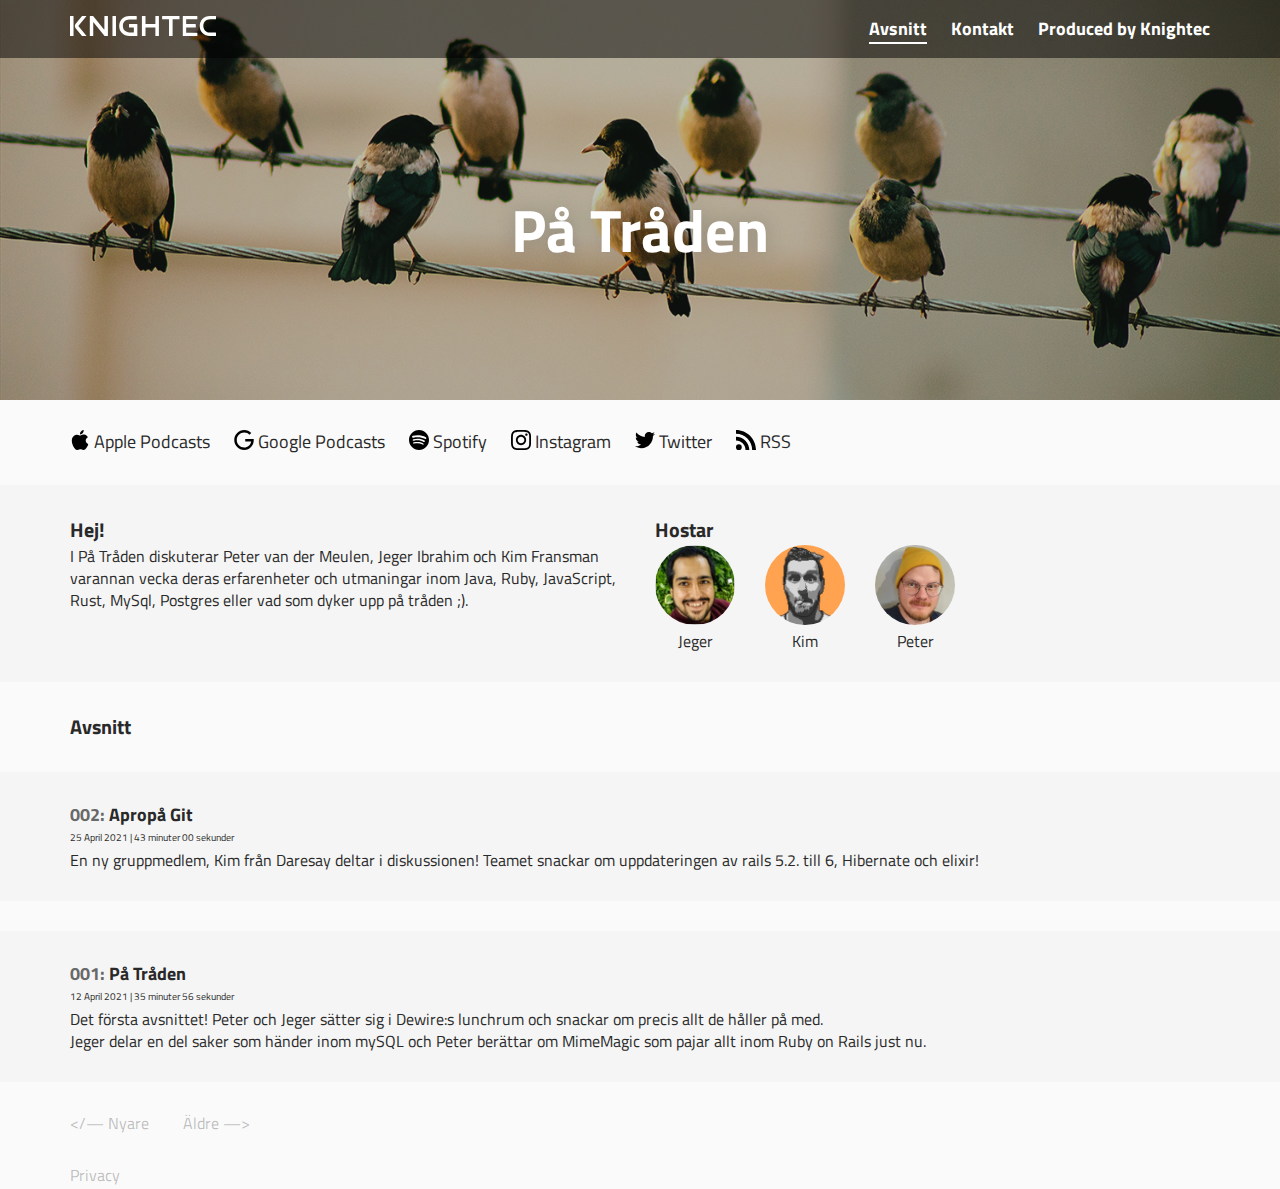
==== index.html @ 1447eb9a "Fix a typo" ====
<!DOCTYPE html>
<html lang="en">
<head>
  <meta charset="UTF-8">
  <title>På Tråden - Hem</title>
  <link rel="stylesheet" href="/assets/css/main.css" />
  <link rel="stylesheet" href="https://cdn.plyr.io/3.6.4/plyr.css" />
  <meta name="viewport" content="width=device-width, initial-scale=1, maximum-scale=1">
  <link rel="apple-touch-icon" sizes="180x180" href="/assets/favicon/apple-touch-icon.png">
  <link rel="icon" type="image/png" sizes="32x32" href="/assets/favicon/favicon-32x32.png">
  <link rel="icon" type="image/png" sizes="16x16" href="/assets/favicon/favicon-16x16.png">
  <link rel="manifest" href="/assets/favicon/site.webmanifest">
  <link rel="mask-icon" href="/assets/favicon/safari-pinned-tab.svg" color="#d61818">
  <link rel="shortcut icon" href="/assets/favicon/favicon.ico">
  <meta name="msapplication-TileColor" content="#74ada6">
  <meta name="msapplication-config" content="/assets/favicon/browserconfig.xml">
  <meta name="theme-color" content="#ffffff">

  <!-- Facebook Og -->
  <meta content="website" property="og:type">
  <meta content="På Tråden - Hem" property="og:title">
  <meta content="I På Tråden diskuterar Peter van der Meulen, Jeger Ibrahim och Kim Fransman varannan vecka deras erfarenheter och utmaningar inom Java, Ruby, JavaScript, Rust, MySql, Postgres eller vad som dyker upp på tråden ;)." property="og:description">
  <meta content="https://patraden.knightec.se/assets/images/socialcard.jpg" property="og:image">
  <meta content="https://patraden.knightec.se/index.html" property="og:url">
  <meta content="På Tråden" property="og:site_name">
  <!-- Twitter cards -->
  <meta content="summary_large_image" name="twitter:card">
  <meta content="@DewirePaTraden" name="twitter:site">
  <meta content="@DewirePaTraden" name="twitter:creator">
  <meta content="På Tråden - Hem" name="twitter:title">
  <meta content="I På Tråden diskuterar Peter van der Meulen, Jeger Ibrahim och Kim Fransman varannan vecka deras erfarenheter och utmaningar inom Java, Ruby, JavaScript, Rust, MySql, Postgres eller vad som dyker upp på tråden ;)." name="twitter:description">
  <meta content="https://patraden.knightec.se/assets/images/socialcard.jpg" name="twitter:image">
</head>
<body>
  <header>
    <div class="header-inner"></div>
    <div class="top-navigation">
      <div class="content-container">
        <div class="logo">
          <a href="/">
            <img src="/assets/images/logo.svg" alt="" height="20">
          </a>
        </div>

        <div class="navigation-links home">
          <ul>
            <li><a href="/" class="home">Avsnitt</a></li>
            <li><a href="/kontakt" class="contact">Kontakt</a></li>
            <li><a href="https://knightec.se" target="_blank">Produced by Knightec</a></li>
          </ul>
        </div>
      </div>
    </div>
    <div class="header-title">
      <h1>
        På Tråden
      </h1>
    </div>
  </header>

  <section class="social-links">
    <div class="content-container">
      <ul>
        <li>
          <a href="https://podcasts.apple.com/us/podcast/på-tråden/id1564664099" title="På Tråden på Google" target="_blank">
            <span class="logo"><img src="/assets/images/social-icons/apple.svg" alt="" width="20"></span>
            <span class="title">Apple Podcasts</span>
          </a>
        </li>
        <li>
          <a href="https://podcasts.google.com/feed/aHR0cHM6Ly9wYXRyYWRlbi5rbmlnaHRlYy5zZS9mZWVkLnhtbA?sa=X&ved=0CAMQ9sEGahcKEwjgmsS8n5vwAhUAAAAAHQAAAAAQCQ" title="På Tråden på Apple Podcasts" target="_blank">
            <span class="logo"><img src="/assets/images/social-icons/google.svg" alt="" width="20"></span>
            <span class="title">Google Podcasts</span>
          </a>
        </li>
        <li>
          <a href="https://open.spotify.com/show/3A2fj6rPOLulqHuwGsgoWq" title="På Tråden på spotify" target="_blank">
            <span class="logo"><img src="/assets/images/social-icons/spotify.svg" alt="" width="20"></span>
            <span class="title">Spotify</span>
          </a>
        </li>
        <li>
          <a href="https://instagram.com/pa.traden" title="Instagram" target="_blank">
            <span class="logo"><img src="/assets/images/social-icons/instagram.svg" alt="" width="20"></span>
            <span class="title">Instagram</span>
          </a>
        </li>
        <li>
          <a href="https://twitter.com/DewirePaTraden" title="Twitter" target="_blank">
            <span class="logo"><img src="/assets/images/social-icons/twitter.svg" alt="" width="20"></span>
            <span class="title">Twitter</span>
          </a>
        </li>
        <li>
          <a href="/feed.xml" title="RSS feed" target="_blank">
            <span class="logo"><img src="/assets/images/social-icons/rss.svg" alt="" width="20"></span>
            <span class="title">RSS</span>
          </a>
        </li>
      </ul>
    </div>
  </section>

  <section class="main-content">
    
  <div class="home-introduction-block">
    <div class="content-container">
      <div class="content-inner">
        <div class="content-left column">
          <h1>Hej!</h1>
          I På Tråden diskuterar Peter van der Meulen, Jeger Ibrahim och Kim Fransman varannan vecka deras erfarenheter och utmaningar inom Java, Ruby, JavaScript, Rust, MySql, Postgres eller vad som dyker upp på tråden ;).
        </div>

        <div class="content-right column">
          <h1>Hostar</h1>
          <table>
            <tr>
              
              
                <td class="person">
                  
                    <img src="/assets/images/people/jeger.jpg" alt="Peter" width="80">
                    <br>
                    <span class="name">Jeger</span>
                  
                </td>
              
                <td class="person">
                  
                    <img src="/assets/images/people/kim.jpg" alt="Peter" width="80">
                    <br>
                    <span class="name">Kim</span>
                  
                </td>
              
                <td class="person">
                  
                    <a href="https://hendrikpeter.net" target="_blank">
                  
                    <img src="/assets/images/people/peter.jpg" alt="Peter" width="80">
                    <br>
                    <span class="name">Peter</span>
                  
                    </a>
                  
                </td>
              
              <td>&nbsp;</td>
            </tr>
          </table>
        </div>
      </div>
    </div>
  </div>


<div class="content-container episodes-header">
  <h1>Avsnitt</h1>
</div>

<div class="post-container">
  
    <div class="post-teaser-block">
      <div class="content-container">
        <h2>
          <a href="/podcast/2021/04/25/25-apropa-git.html">
            <span class="post-number">002:</span>
            Apropå Git
          </a>
        </h2>
        <div class="date">
          25 April 2021
          |
          43 minuter 00 sekunder
        </div>
        <div class="excerpt">
          <a href="/podcast/2021/04/25/25-apropa-git.html">
            <p>En ny gruppmedlem, Kim från Daresay deltar i diskussionen!
Teamet snackar om uppdateringen av rails 5.2. till 6, Hibernate och elixir!</p>

          </a>
        </div>
      </div>
    </div>
  
    <div class="post-teaser-block">
      <div class="content-container">
        <h2>
          <a href="/podcast/2021/04/12/12-pa-traden.html">
            <span class="post-number">001:</span>
            På Tråden
          </a>
        </h2>
        <div class="date">
          12 April 2021
          |
          35 minuter 56 sekunder
        </div>
        <div class="excerpt">
          <a href="/podcast/2021/04/12/12-pa-traden.html">
            <p>Det första avsnittet!
Peter och Jeger sätter sig i Dewire:s lunchrum och snackar om precis allt de
håller på med.<br />
Jeger delar en del saker som händer inom mySQL och Peter
berättar om MimeMagic som pajar allt inom Ruby on Rails just nu.</p>

          </a>
        </div>
      </div>
    </div>
  
</div>

<div class="pagination-on-home">
  <div class="content-container">
    
      <span class="pagination-button next">&lt;/— Nyare</span>
    

    
      <span class="pagination-button">Äldre —&gt;</span>
    
  </div>
</div>

<div class="content-container privacy-link">
  <a href="/privacy">Privacy</a>
</div>

  </section>

  <footer>
  </footer>
</body>
</html>
---- assets/css/main.css ----
@import url("https://fonts.googleapis.com/css2?family=Titillium+Web:wght@400;700&display=swap");html,body,div,span,applet,object,iframe,h1,h2,h3,h4,h5,h6,p,blockquote,pre,a,abbr,acronym,address,big,cite,code,del,dfn,em,img,ins,kbd,q,s,samp,small,strike,strong,sub,sup,tt,var,b,u,i,center,dl,dt,dd,ol,ul,li,fieldset,form,label,legend,table,caption,tbody,tfoot,thead,tr,th,td,article,aside,canvas,details,embed,figure,figcaption,footer,header,hgroup,menu,nav,output,ruby,section,summary,time,mark,audio,video{margin:0;padding:0;border:0;font-size:100%;font:inherit;vertical-align:baseline}article,aside,details,figcaption,figure,footer,header,hgroup,menu,nav,section{display:block}body{line-height:1}ol,ul{list-style:none}blockquote,q{quotes:none}blockquote:before,blockquote:after,q:before,q:after{content:'';content:none}table{border-collapse:collapse;border-spacing:0}:root{--main-bg-color: #FAFAFA;--main-text-color: #292929;--white-text-color: #fff;--box-shadow-color: rgba(0, 0, 0, 0.2);--white-text-hover-color: rgba(255, 255, 255, 0.7);--main-text-hover-color: rgba(41, 41, 41, 0.7);--main-text-disabled-color: rgba(41, 41, 41, 0.3);--main-dark-overlays-color: rgba(0, 0, 0, 0.5);--transparent-white-color: rgba(255, 255, 255, 0);--content-block-bg-color: #F5F5F5;--content-red-color: rgba(162, 26, 52, 1);--content-red-hover-color: rgba(162, 26, 52, 0.7);--content-blue-color: rgba(116, 173, 166, 1);--content-blue-overlay-color: rgba(116, 173, 166, 0.8);--content-blue-shadow-color: rgba(116, 173, 166, 0.5)}html,body{background:var(--main-bg-color)}.content-container{width:90%;max-width:1140px;margin:0 auto}:root{--main-font-family: 'Titillium Web', sans-serif}html,body{font-family:var(--main-font-family);font-size:16px;color:var(--main-text-color);line-height:22px}h1{font-size:20px;font-weight:bold;line-height:30px}h2{font-size:18px;font-weight:bold;line-height:25px}header{background:var(--main-text-color);height:400px;position:relative;z-index:0}.header-inner{height:400px;background:url("/assets/images/background.jpg") no-repeat center;background-size:cover;position:absolute;left:0;right:0;top:0;bottom:0;opacity:0.7;z-index:0}.top-navigation{position:absolute;left:0;right:0;top:0;z-index:2;background:var(--main-dark-overlays-color);line-height:58px;color:var(--white-text-color);text-align:right}@media only screen and (max-width: 650px){.top-navigation{text-align:center}}.top-navigation .logo{padding:3px 0 0 0;line-height:55px;float:left}@media only screen and (max-width: 650px){.top-navigation .logo{float:none}}.top-navigation .logo a{border:none;outline:none}.top-navigation .navigation-links ul{list-style-type:none}.top-navigation .navigation-links ul li{display:inline;font-size:18px;font-weight:bold;white-space:nowrap}.top-navigation .navigation-links ul a{color:var(--white-text-color);text-decoration:none;margin:0 0 0 20px;border-bottom:2px solid var(--transparent-white-color);-webkit-transition:all 200ms ease;-moz-transition:all 200ms ease;-ms-transition:all 200ms ease;-o-transition:all 200ms ease;transition:all 200ms ease}@media only screen and (max-width: 650px){.top-navigation .navigation-links ul a{margin:0 10px}}.top-navigation .navigation-links ul a:hover{color:var(--white-text-hover-color);border-bottom:2px solid var(--white-text-hover-color)}.top-navigation .navigation-links.home a.home,.top-navigation .navigation-links.contact a.contact{border-bottom:2px solid var(--white-text-color)}.top-navigation .navigation-links.home a.home:hover,.top-navigation .navigation-links.contact a.contact:hover{color:var(--white-text-hover-color);border-bottom:2px solid var(--white-text-hover-color)}.header-title{position:absolute;top:59px;left:0;right:0;bottom:0;z-index:1}.header-title h1{line-height:341px;text-align:center;font-size:60px;color:var(--white-text-color);text-shadow:0 0 20px var(--box-shadow-color)}.social-links ul{list-style-type:none;padding:30px 0}.social-links ul li{display:inline;padding:0 20px 0 0}@media only screen and (max-width: 780px){.social-links ul li{display:block;padding:5px 0}}.social-links ul li a{color:var(--link-text-color);text-decoration:none;font-size:18px}.social-links ul li a img{-webkit-transition:all 200ms ease;-moz-transition:all 200ms ease;-ms-transition:all 200ms ease;-o-transition:all 200ms ease;transition:all 200ms ease}.social-links ul li a .title{-webkit-transition:all 200ms ease;-moz-transition:all 200ms ease;-ms-transition:all 200ms ease;-o-transition:all 200ms ease;transition:all 200ms ease;border-bottom:2px solid var(--transparent-white-color);vertical-align:2px}.social-links ul li a:hover img{opacity:0.7}.social-links ul li a:hover .title{color:var(--main-text-hover-color);border-bottom:2px solid var(--main-text-hover-color)}.home-introduction-block{background:var(--content-block-bg-color)}.home-introduction-block .content-inner{padding:15px 0;display:inline-flex;flex-direction:row;flex-wrap:wrap;width:100%;gap:30px}.home-introduction-block .column{display:flex;flex-direction:column;flex-basis:100%;flex:1;flex-basis:250px;padding:15px 0}.home-introduction-block .person{width:80px;text-align:center;padding:0 30px 0 0}.home-introduction-block .person:nth-child(3){padding:0}.home-introduction-block .person a{color:var(--main-text-color);text-decoration:none;-webkit-transition:all 200ms ease;-moz-transition:all 200ms ease;-ms-transition:all 200ms ease;-o-transition:all 200ms ease;transition:all 200ms ease}.home-introduction-block .person a:hover{color:var(--main-text-hover-color)}.home-introduction-block .person a:hover img{opacity:0.9}.home-introduction-block .person a:hover .name{border-bottom:2px solid var(--main-text-hover-color)}.home-introduction-block .person .name{border-bottom:2px solid var(--transparent-white-color);-webkit-transition:all 200ms ease;-moz-transition:all 200ms ease;-ms-transition:all 200ms ease;-o-transition:all 200ms ease;transition:all 200ms ease}.home-introduction-block .person img{-webkit-transition:all 200ms ease;-moz-transition:all 200ms ease;-ms-transition:all 200ms ease;-o-transition:all 200ms ease;transition:all 200ms ease;-webkit-border-radius:50%;border-radius:50%}.episodes-header{padding:30px 0 0}.post-container{padding:0}.post-container .post-teaser-block{padding:30px 0;margin:30px 0;background:var(--content-block-bg-color)}.post-container .post-teaser-block .date{font-size:10px}.post-container .post-teaser-block .post-number{color:var(--main-text-hover-color)}.post-container .post-teaser-block a{color:var(--main-text-color);text-decoration:none;-webkit-transition:all 200ms ease;-moz-transition:all 200ms ease;-ms-transition:all 200ms ease;-o-transition:all 200ms ease;transition:all 200ms ease}.post-container .post-teaser-block a:hover{color:var(--main-text-hover-color)}.pagination-on-home{margin:0 0 30px 0}.pagination-on-home .pagination-button{color:var(--main-text-disabled-color);border-bottom:2px solid var(--transparent-white-color)}.pagination-on-home .pagination-button.next{padding:0 30px 0 0}.pagination-on-home .pagination-button.pagination-active{color:var(--main-text-color)}.pagination-on-home .pagination-button.pagination-active:hover{color:var(--main-text-hover-color);border-bottom:2px solid var(--main-text-hover-color)}.privacy-link a{color:var(--main-text-disabled-color);border-bottom:2px solid var(--transparent-white-color);text-decoration:none}.privacy-link a:hover{color:var(--main-text-hover-color);border-bottom:2px solid var(--main-text-hover-color)}.post-page-container{background:var(--content-block-bg-color);margin:0 0 30px 0;padding:30px 0;--plyr-audio-control-background-hover: var(--content-blue-color)
}.post-page-container .date{font-size:10px;margin:0 0 30px 0}.post-page-container .post-content{margin:30px 0 0 0;line-height:150%}.post-page-container .post-content h1,.post-page-container .post-content h2,.post-page-container .post-content h3,.post-page-container .post-content h4{padding:30px 0 10px}.post-page-container a{color:var(--content-red-color);border-bottom:2px solid var(--transparent-white-color);text-decoration:none;-webkit-transition:all 200ms ease;-moz-transition:all 200ms ease;-ms-transition:all 200ms ease;-o-transition:all 200ms ease;transition:all 200ms ease}.post-page-container a:hover{color:var(--content-red-hover-color);border-bottom:2px solid var(--content-red-hover-color)}.post-page-container .plyr--full-ui input[type=range]{color:var(--content-blue-color)}.post-page-container .plyr__control--overlaid{background:var(--content-blue-overlay-color)}.post-page-container .plyr--video .plyr__control.plyr__tab-focus,.post-page-container .plyr--video .plyr__control:hover,.post-page-container .plyr--video .plyr__control[aria-expanded=true]{background:var(--content-blue-color) !important}.post-page-container .plyr__control.plyr__tab-focus{box-shadow:0 0 0 5px var(--content-blue-shadow-color)}.post-page-container .plyr__menu__container .plyr__control[role=menuitemradio][aria-checked=true]::before{background:var(--content-blue-color)}

/*# sourceMappingURL=main.css.map */
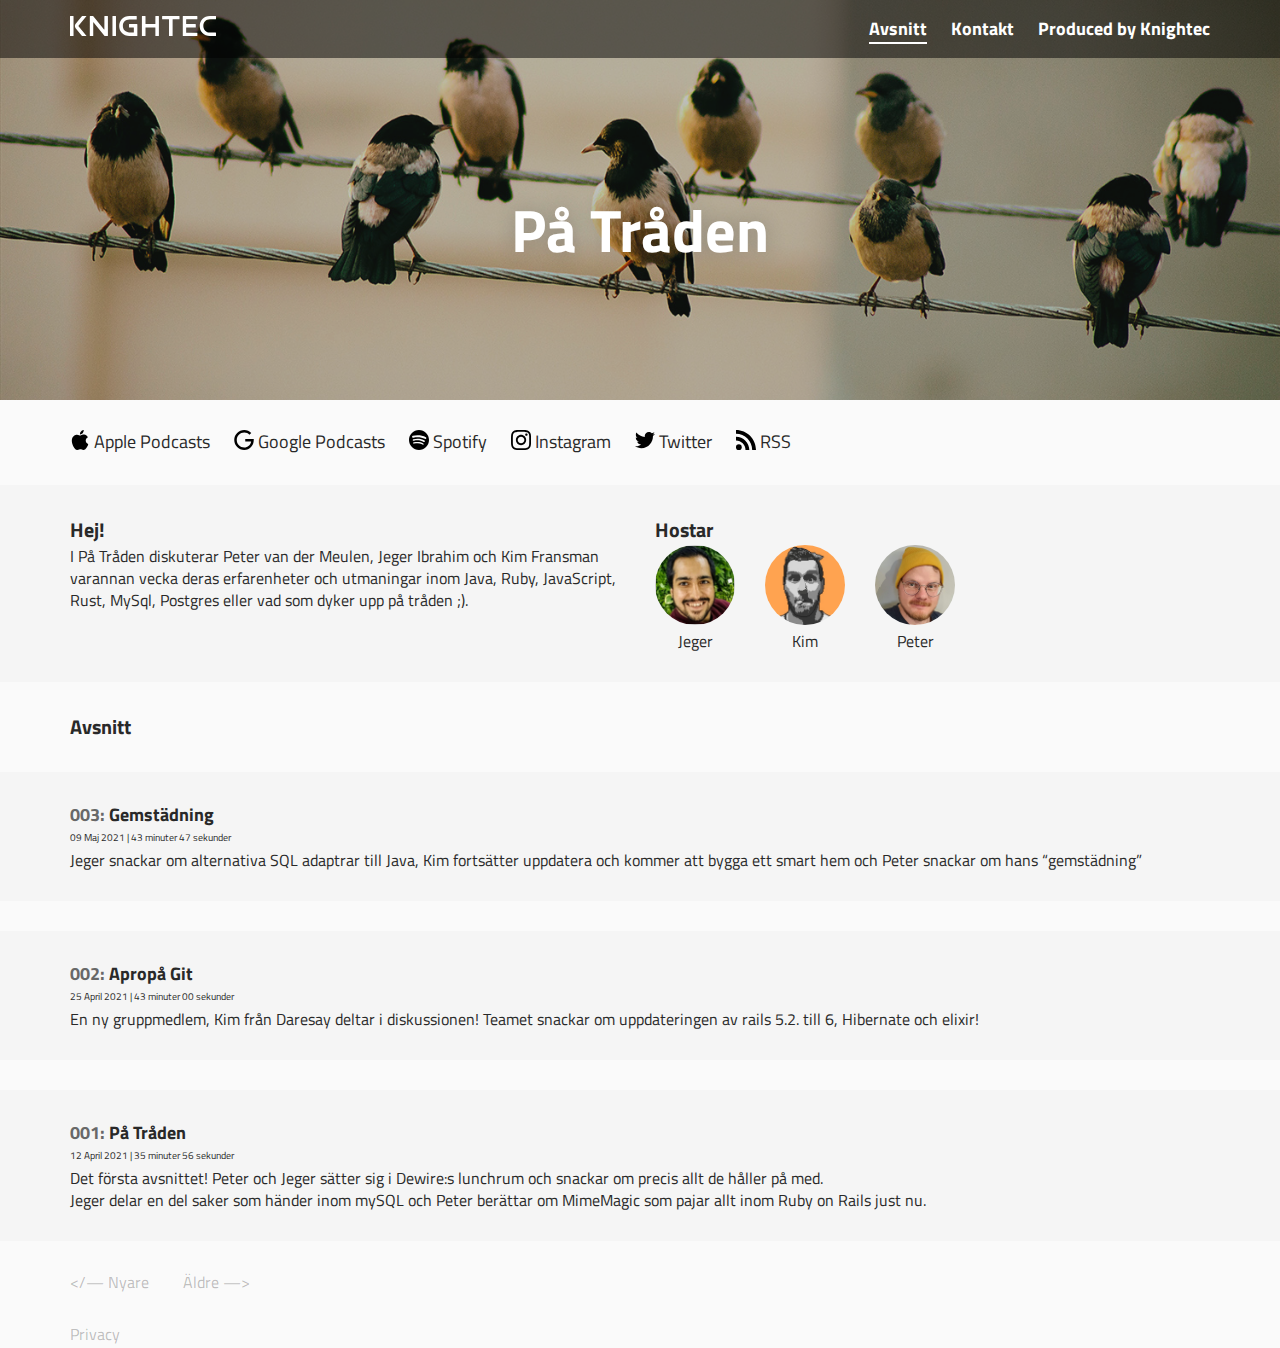
==== commit f1e15877: "Episode 003" ====
--- a/index.html
+++ b/index.html
@@ -163,7 +163,30 @@
     <div class="post-teaser-block">
       <div class="content-container">
         <h2>
-          <a href="/podcast/2021/04/25/25-apropa-git.html">
+          <a href="/podcast/2021/05/09/gemst%C3%A4dning.html">
+            <span class="post-number">003:</span>
+            Gemstädning
+          </a>
+        </h2>
+        <div class="date">
+          09 Maj 2021
+          |
+          43 minuter 47 sekunder
+        </div>
+        <div class="excerpt">
+          <a href="/podcast/2021/05/09/gemst%C3%A4dning.html">
+            <p>Jeger snackar om alternativa SQL adaptrar till Java, Kim fortsätter uppdatera
+och kommer att bygga ett smart hem och Peter snackar om hans “gemstädning”</p>
+
+          </a>
+        </div>
+      </div>
+    </div>
+  
+    <div class="post-teaser-block">
+      <div class="content-container">
+        <h2>
+          <a href="/podcast/2021/04/25/apropa-git.html">
             <span class="post-number">002:</span>
             Apropå Git
           </a>
@@ -174,7 +197,7 @@
           43 minuter 00 sekunder
         </div>
         <div class="excerpt">
-          <a href="/podcast/2021/04/25/25-apropa-git.html">
+          <a href="/podcast/2021/04/25/apropa-git.html">
             <p>En ny gruppmedlem, Kim från Daresay deltar i diskussionen!
 Teamet snackar om uppdateringen av rails 5.2. till 6, Hibernate och elixir!</p>
 
@@ -186,7 +209,7 @@
     <div class="post-teaser-block">
       <div class="content-container">
         <h2>
-          <a href="/podcast/2021/04/12/12-pa-traden.html">
+          <a href="/podcast/2021/04/12/pa-traden.html">
             <span class="post-number">001:</span>
             På Tråden
           </a>
@@ -197,7 +220,7 @@
           35 minuter 56 sekunder
         </div>
         <div class="excerpt">
-          <a href="/podcast/2021/04/12/12-pa-traden.html">
+          <a href="/podcast/2021/04/12/pa-traden.html">
             <p>Det första avsnittet!
 Peter och Jeger sätter sig i Dewire:s lunchrum och snackar om precis allt de
 håller på med.<br />
--- a/assets/css/main.css
+++ b/assets/css/main.css
@@ -1,4 +1,4 @@
 @import url("https://fonts.googleapis.com/css2?family=Titillium+Web:wght@400;700&display=swap");html,body,div,span,applet,object,iframe,h1,h2,h3,h4,h5,h6,p,blockquote,pre,a,abbr,acronym,address,big,cite,code,del,dfn,em,img,ins,kbd,q,s,samp,small,strike,strong,sub,sup,tt,var,b,u,i,center,dl,dt,dd,ol,ul,li,fieldset,form,label,legend,table,caption,tbody,tfoot,thead,tr,th,td,article,aside,canvas,details,embed,figure,figcaption,footer,header,hgroup,menu,nav,output,ruby,section,summary,time,mark,audio,video{margin:0;padding:0;border:0;font-size:100%;font:inherit;vertical-align:baseline}article,aside,details,figcaption,figure,footer,header,hgroup,menu,nav,section{display:block}body{line-height:1}ol,ul{list-style:none}blockquote,q{quotes:none}blockquote:before,blockquote:after,q:before,q:after{content:'';content:none}table{border-collapse:collapse;border-spacing:0}:root{--main-bg-color: #FAFAFA;--main-text-color: #292929;--white-text-color: #fff;--box-shadow-color: rgba(0, 0, 0, 0.2);--white-text-hover-color: rgba(255, 255, 255, 0.7);--main-text-hover-color: rgba(41, 41, 41, 0.7);--main-text-disabled-color: rgba(41, 41, 41, 0.3);--main-dark-overlays-color: rgba(0, 0, 0, 0.5);--transparent-white-color: rgba(255, 255, 255, 0);--content-block-bg-color: #F5F5F5;--content-red-color: rgba(162, 26, 52, 1);--content-red-hover-color: rgba(162, 26, 52, 0.7);--content-blue-color: rgba(116, 173, 166, 1);--content-blue-overlay-color: rgba(116, 173, 166, 0.8);--content-blue-shadow-color: rgba(116, 173, 166, 0.5)}html,body{background:var(--main-bg-color)}.content-container{width:90%;max-width:1140px;margin:0 auto}:root{--main-font-family: 'Titillium Web', sans-serif}html,body{font-family:var(--main-font-family);font-size:16px;color:var(--main-text-color);line-height:22px}h1{font-size:20px;font-weight:bold;line-height:30px}h2{font-size:18px;font-weight:bold;line-height:25px}header{background:var(--main-text-color);height:400px;position:relative;z-index:0}.header-inner{height:400px;background:url("/assets/images/background.jpg") no-repeat center;background-size:cover;position:absolute;left:0;right:0;top:0;bottom:0;opacity:0.7;z-index:0}.top-navigation{position:absolute;left:0;right:0;top:0;z-index:2;background:var(--main-dark-overlays-color);line-height:58px;color:var(--white-text-color);text-align:right}@media only screen and (max-width: 650px){.top-navigation{text-align:center}}.top-navigation .logo{padding:3px 0 0 0;line-height:55px;float:left}@media only screen and (max-width: 650px){.top-navigation .logo{float:none}}.top-navigation .logo a{border:none;outline:none}.top-navigation .navigation-links ul{list-style-type:none}.top-navigation .navigation-links ul li{display:inline;font-size:18px;font-weight:bold;white-space:nowrap}.top-navigation .navigation-links ul a{color:var(--white-text-color);text-decoration:none;margin:0 0 0 20px;border-bottom:2px solid var(--transparent-white-color);-webkit-transition:all 200ms ease;-moz-transition:all 200ms ease;-ms-transition:all 200ms ease;-o-transition:all 200ms ease;transition:all 200ms ease}@media only screen and (max-width: 650px){.top-navigation .navigation-links ul a{margin:0 10px}}.top-navigation .navigation-links ul a:hover{color:var(--white-text-hover-color);border-bottom:2px solid var(--white-text-hover-color)}.top-navigation .navigation-links.home a.home,.top-navigation .navigation-links.contact a.contact{border-bottom:2px solid var(--white-text-color)}.top-navigation .navigation-links.home a.home:hover,.top-navigation .navigation-links.contact a.contact:hover{color:var(--white-text-hover-color);border-bottom:2px solid var(--white-text-hover-color)}.header-title{position:absolute;top:59px;left:0;right:0;bottom:0;z-index:1}.header-title h1{line-height:341px;text-align:center;font-size:60px;color:var(--white-text-color);text-shadow:0 0 20px var(--box-shadow-color)}.social-links ul{list-style-type:none;padding:30px 0}.social-links ul li{display:inline;padding:0 20px 0 0}@media only screen and (max-width: 780px){.social-links ul li{display:block;padding:5px 0}}.social-links ul li a{color:var(--link-text-color);text-decoration:none;font-size:18px}.social-links ul li a img{-webkit-transition:all 200ms ease;-moz-transition:all 200ms ease;-ms-transition:all 200ms ease;-o-transition:all 200ms ease;transition:all 200ms ease}.social-links ul li a .title{-webkit-transition:all 200ms ease;-moz-transition:all 200ms ease;-ms-transition:all 200ms ease;-o-transition:all 200ms ease;transition:all 200ms ease;border-bottom:2px solid var(--transparent-white-color);vertical-align:2px}.social-links ul li a:hover img{opacity:0.7}.social-links ul li a:hover .title{color:var(--main-text-hover-color);border-bottom:2px solid var(--main-text-hover-color)}.home-introduction-block{background:var(--content-block-bg-color)}.home-introduction-block .content-inner{padding:15px 0;display:inline-flex;flex-direction:row;flex-wrap:wrap;width:100%;gap:30px}.home-introduction-block .column{display:flex;flex-direction:column;flex-basis:100%;flex:1;flex-basis:250px;padding:15px 0}.home-introduction-block .person{width:80px;text-align:center;padding:0 30px 0 0}.home-introduction-block .person:nth-child(3){padding:0}.home-introduction-block .person a{color:var(--main-text-color);text-decoration:none;-webkit-transition:all 200ms ease;-moz-transition:all 200ms ease;-ms-transition:all 200ms ease;-o-transition:all 200ms ease;transition:all 200ms ease}.home-introduction-block .person a:hover{color:var(--main-text-hover-color)}.home-introduction-block .person a:hover img{opacity:0.9}.home-introduction-block .person a:hover .name{border-bottom:2px solid var(--main-text-hover-color)}.home-introduction-block .person .name{border-bottom:2px solid var(--transparent-white-color);-webkit-transition:all 200ms ease;-moz-transition:all 200ms ease;-ms-transition:all 200ms ease;-o-transition:all 200ms ease;transition:all 200ms ease}.home-introduction-block .person img{-webkit-transition:all 200ms ease;-moz-transition:all 200ms ease;-ms-transition:all 200ms ease;-o-transition:all 200ms ease;transition:all 200ms ease;-webkit-border-radius:50%;border-radius:50%}.episodes-header{padding:30px 0 0}.post-container{padding:0}.post-container .post-teaser-block{padding:30px 0;margin:30px 0;background:var(--content-block-bg-color)}.post-container .post-teaser-block .date{font-size:10px}.post-container .post-teaser-block .post-number{color:var(--main-text-hover-color)}.post-container .post-teaser-block a{color:var(--main-text-color);text-decoration:none;-webkit-transition:all 200ms ease;-moz-transition:all 200ms ease;-ms-transition:all 200ms ease;-o-transition:all 200ms ease;transition:all 200ms ease}.post-container .post-teaser-block a:hover{color:var(--main-text-hover-color)}.pagination-on-home{margin:0 0 30px 0}.pagination-on-home .pagination-button{color:var(--main-text-disabled-color);border-bottom:2px solid var(--transparent-white-color)}.pagination-on-home .pagination-button.next{padding:0 30px 0 0}.pagination-on-home .pagination-button.pagination-active{color:var(--main-text-color)}.pagination-on-home .pagination-button.pagination-active:hover{color:var(--main-text-hover-color);border-bottom:2px solid var(--main-text-hover-color)}.privacy-link a{color:var(--main-text-disabled-color);border-bottom:2px solid var(--transparent-white-color);text-decoration:none}.privacy-link a:hover{color:var(--main-text-hover-color);border-bottom:2px solid var(--main-text-hover-color)}.post-page-container{background:var(--content-block-bg-color);margin:0 0 30px 0;padding:30px 0;--plyr-audio-control-background-hover: var(--content-blue-color)
-}.post-page-container .date{font-size:10px;margin:0 0 30px 0}.post-page-container .post-content{margin:30px 0 0 0;line-height:150%}.post-page-container .post-content h1,.post-page-container .post-content h2,.post-page-container .post-content h3,.post-page-container .post-content h4{padding:30px 0 10px}.post-page-container a{color:var(--content-red-color);border-bottom:2px solid var(--transparent-white-color);text-decoration:none;-webkit-transition:all 200ms ease;-moz-transition:all 200ms ease;-ms-transition:all 200ms ease;-o-transition:all 200ms ease;transition:all 200ms ease}.post-page-container a:hover{color:var(--content-red-hover-color);border-bottom:2px solid var(--content-red-hover-color)}.post-page-container .plyr--full-ui input[type=range]{color:var(--content-blue-color)}.post-page-container .plyr__control--overlaid{background:var(--content-blue-overlay-color)}.post-page-container .plyr--video .plyr__control.plyr__tab-focus,.post-page-container .plyr--video .plyr__control:hover,.post-page-container .plyr--video .plyr__control[aria-expanded=true]{background:var(--content-blue-color) !important}.post-page-container .plyr__control.plyr__tab-focus{box-shadow:0 0 0 5px var(--content-blue-shadow-color)}.post-page-container .plyr__menu__container .plyr__control[role=menuitemradio][aria-checked=true]::before{background:var(--content-blue-color)}
+}.post-page-container .date{font-size:10px;margin:0 0 30px 0}.post-page-container .post-content{margin:30px 0 0 0;line-height:150%}.post-page-container .post-content h1,.post-page-container .post-content h2,.post-page-container .post-content h3,.post-page-container .post-content h4{padding:30px 0 10px}.post-page-container .post-content ul{list-style-type:square;padding:0 0 0 15px}.post-page-container a{color:var(--content-red-color);border-bottom:2px solid var(--transparent-white-color);text-decoration:none;-webkit-transition:all 200ms ease;-moz-transition:all 200ms ease;-ms-transition:all 200ms ease;-o-transition:all 200ms ease;transition:all 200ms ease}.post-page-container a:hover{color:var(--content-red-hover-color);border-bottom:2px solid var(--content-red-hover-color)}.post-page-container .plyr--full-ui input[type=range]{color:var(--content-blue-color)}.post-page-container .plyr__control--overlaid{background:var(--content-blue-overlay-color)}.post-page-container .plyr--video .plyr__control.plyr__tab-focus,.post-page-container .plyr--video .plyr__control:hover,.post-page-container .plyr--video .plyr__control[aria-expanded=true]{background:var(--content-blue-color) !important}.post-page-container .plyr__control.plyr__tab-focus{box-shadow:0 0 0 5px var(--content-blue-shadow-color)}.post-page-container .plyr__menu__container .plyr__control[role=menuitemradio][aria-checked=true]::before{background:var(--content-blue-color)}
 
 /*# sourceMappingURL=main.css.map */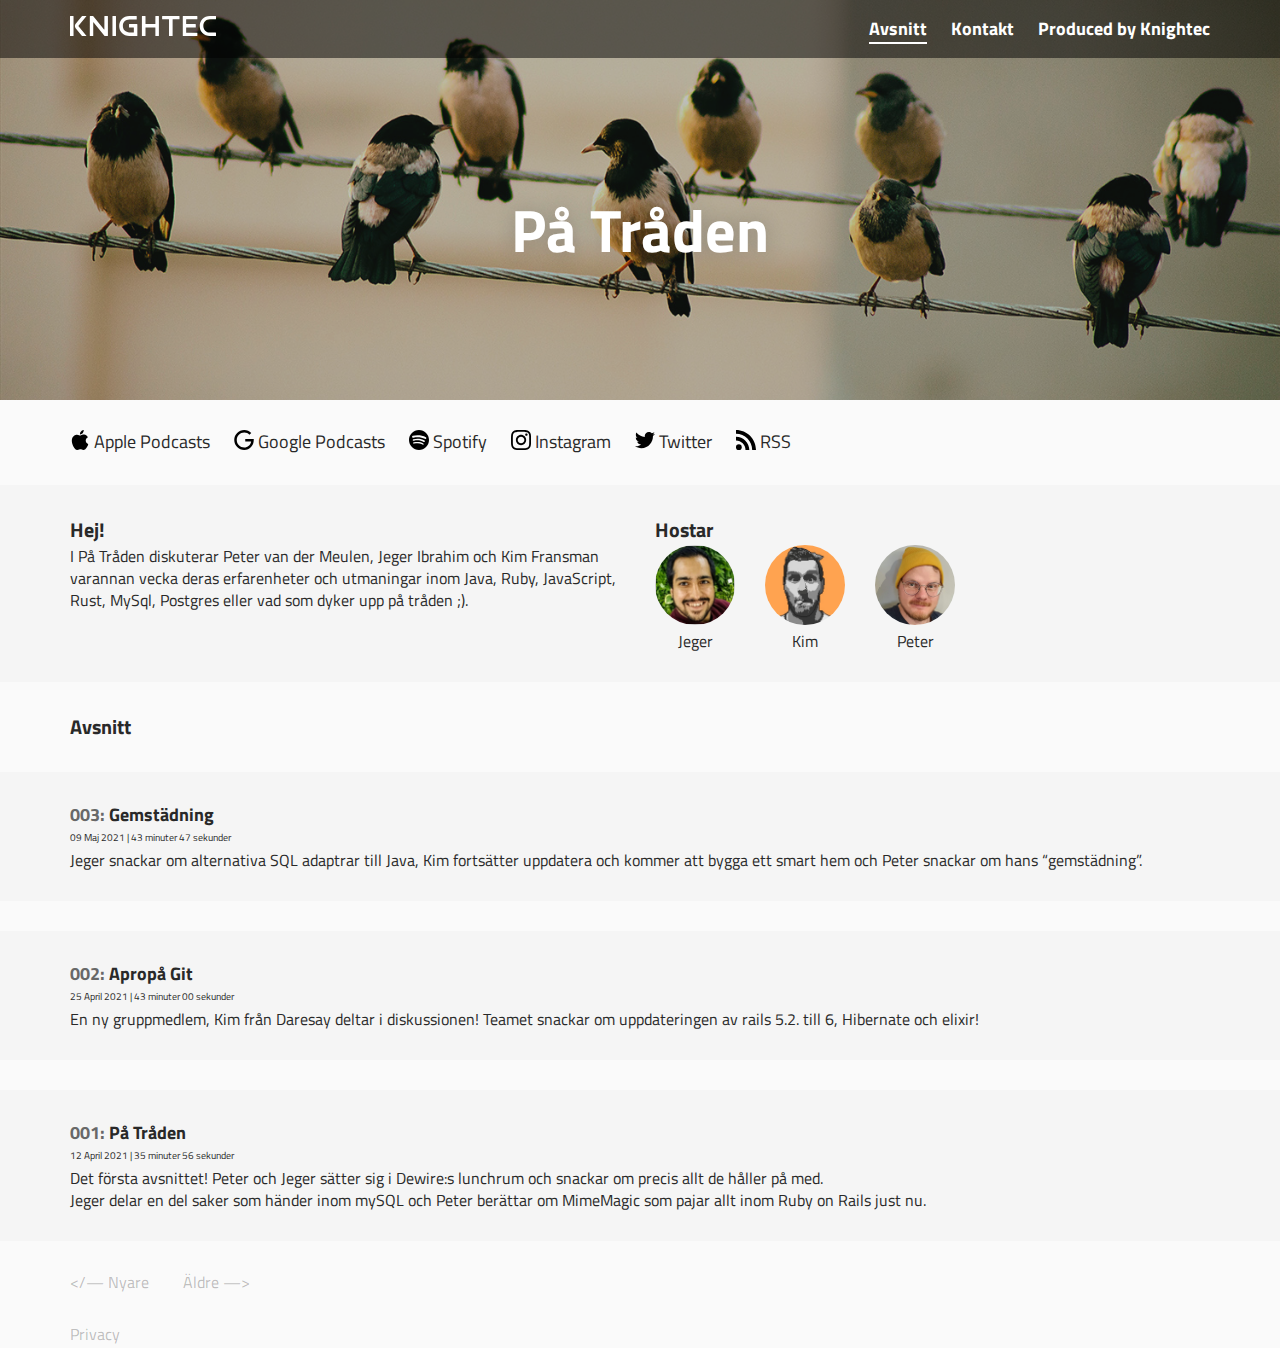
==== commit 96e33d29: "Remove white space issues in titles and such" ====
--- a/index.html
+++ b/index.html
@@ -163,7 +163,7 @@
     <div class="post-teaser-block">
       <div class="content-container">
         <h2>
-          <a href="/podcast/2021/05/09/gemst%C3%A4dning.html">
+          <a href="/podcast/2021/05/09/gemstadning.html">
             <span class="post-number">003:</span>
             Gemstädning
           </a>
@@ -174,9 +174,8 @@
           43 minuter 47 sekunder
         </div>
         <div class="excerpt">
-          <a href="/podcast/2021/05/09/gemst%C3%A4dning.html">
-            <p>Jeger snackar om alternativa SQL adaptrar till Java, Kim fortsätter uppdatera
-och kommer att bygga ett smart hem och Peter snackar om hans “gemstädning”</p>
+          <a href="/podcast/2021/05/09/gemstadning.html">
+            <p>Jeger snackar om alternativa SQL adaptrar till Java, Kim fortsätter uppdatera och kommer att bygga ett smart hem och Peter snackar om hans “gemstädning”.</p>
 
           </a>
         </div>
@@ -198,8 +197,7 @@
         </div>
         <div class="excerpt">
           <a href="/podcast/2021/04/25/apropa-git.html">
-            <p>En ny gruppmedlem, Kim från Daresay deltar i diskussionen!
-Teamet snackar om uppdateringen av rails 5.2. till 6, Hibernate och elixir!</p>
+            <p>En ny gruppmedlem, Kim från Daresay deltar i diskussionen! Teamet snackar om uppdateringen av rails 5.2. till 6, Hibernate och elixir!</p>
 
           </a>
         </div>
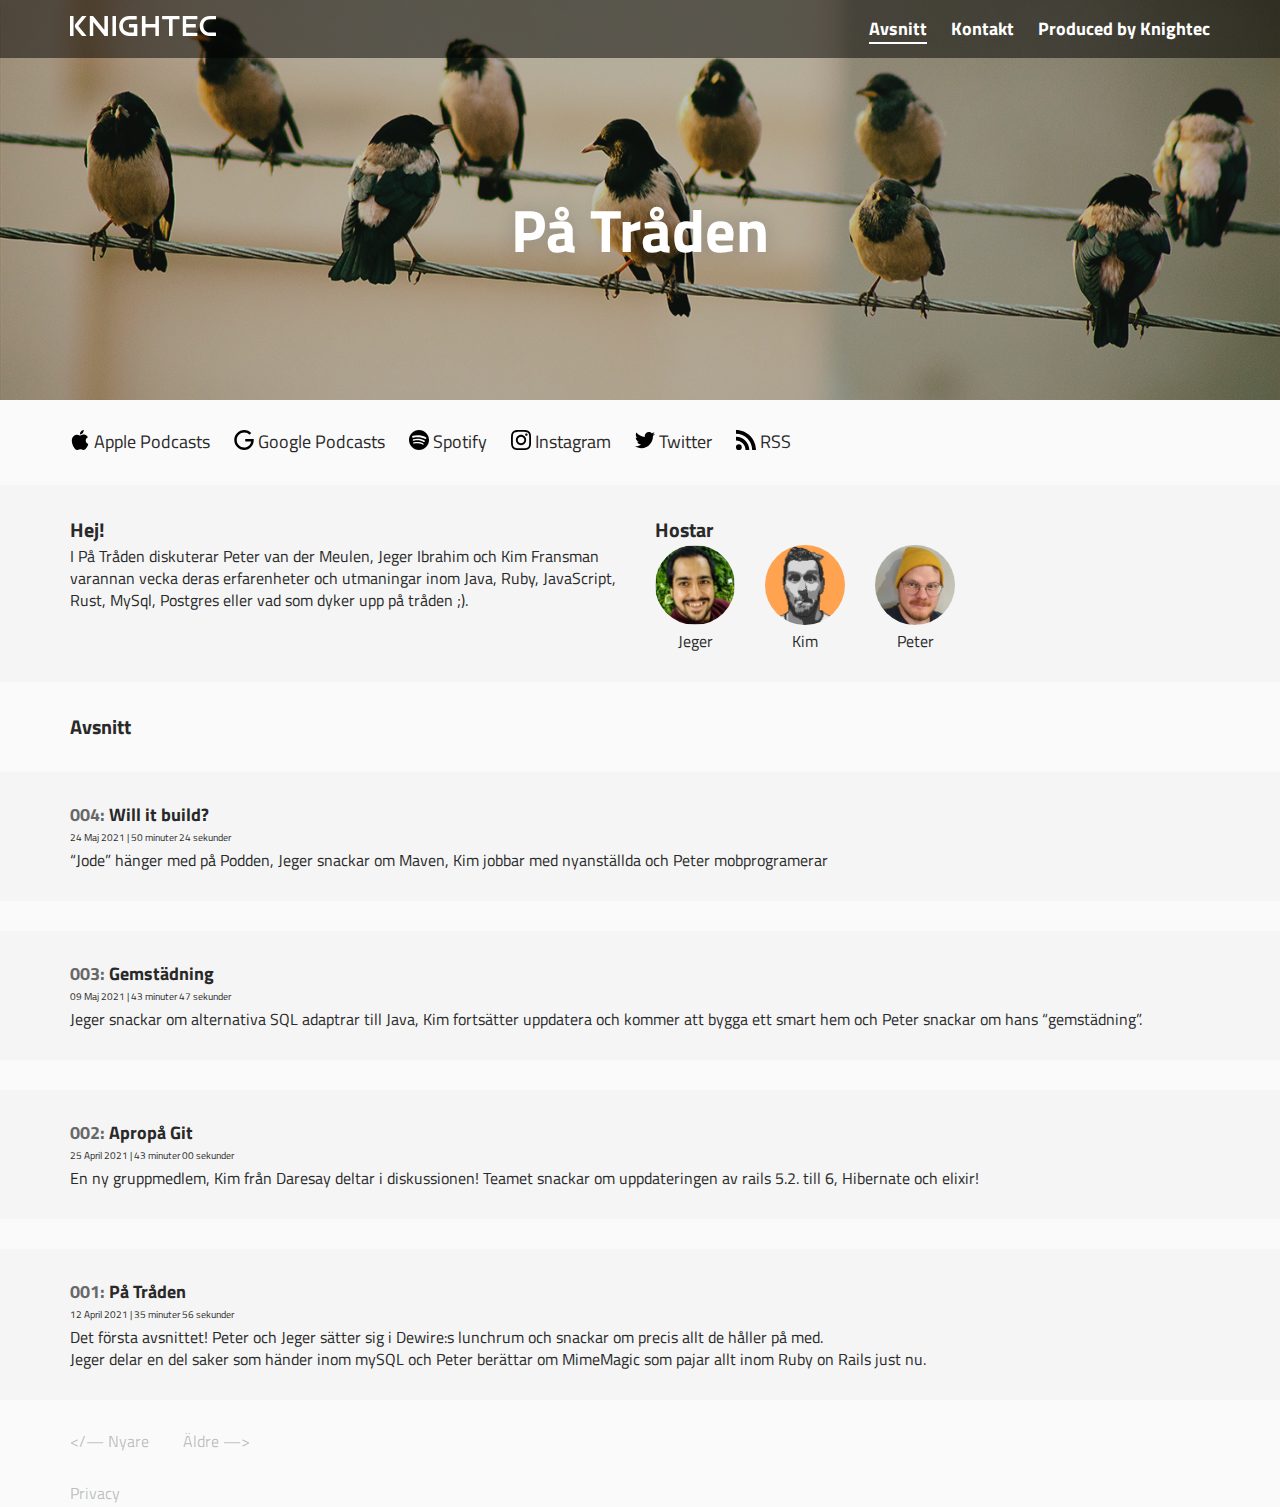
==== commit 637dcd97: "Add episode 4" ====
--- a/index.html
+++ b/index.html
@@ -127,10 +127,14 @@
               
                 <td class="person">
                   
+                    <a href="https://fransman.se/" target="_blank">
+                  
                     <img src="/assets/images/people/kim.jpg" alt="Peter" width="80">
                     <br>
                     <span class="name">Kim</span>
                   
+                    </a>
+                  
                 </td>
               
                 <td class="person">
@@ -159,6 +163,28 @@
 </div>
 
 <div class="post-container">
+  
+    <div class="post-teaser-block">
+      <div class="content-container">
+        <h2>
+          <a href="/podcast/2021/05/24/will-it-build.html">
+            <span class="post-number">004:</span>
+            Will it build?
+          </a>
+        </h2>
+        <div class="date">
+          24 Maj 2021
+          |
+          50 minuter 24 sekunder
+        </div>
+        <div class="excerpt">
+          <a href="/podcast/2021/05/24/will-it-build.html">
+            <p>“Jode” hänger med på Podden, Jeger snackar om Maven, Kim jobbar med nyanställda och Peter mobprogramerar</p>
+
+          </a>
+        </div>
+      </div>
+    </div>
   
     <div class="post-teaser-block">
       <div class="content-container">
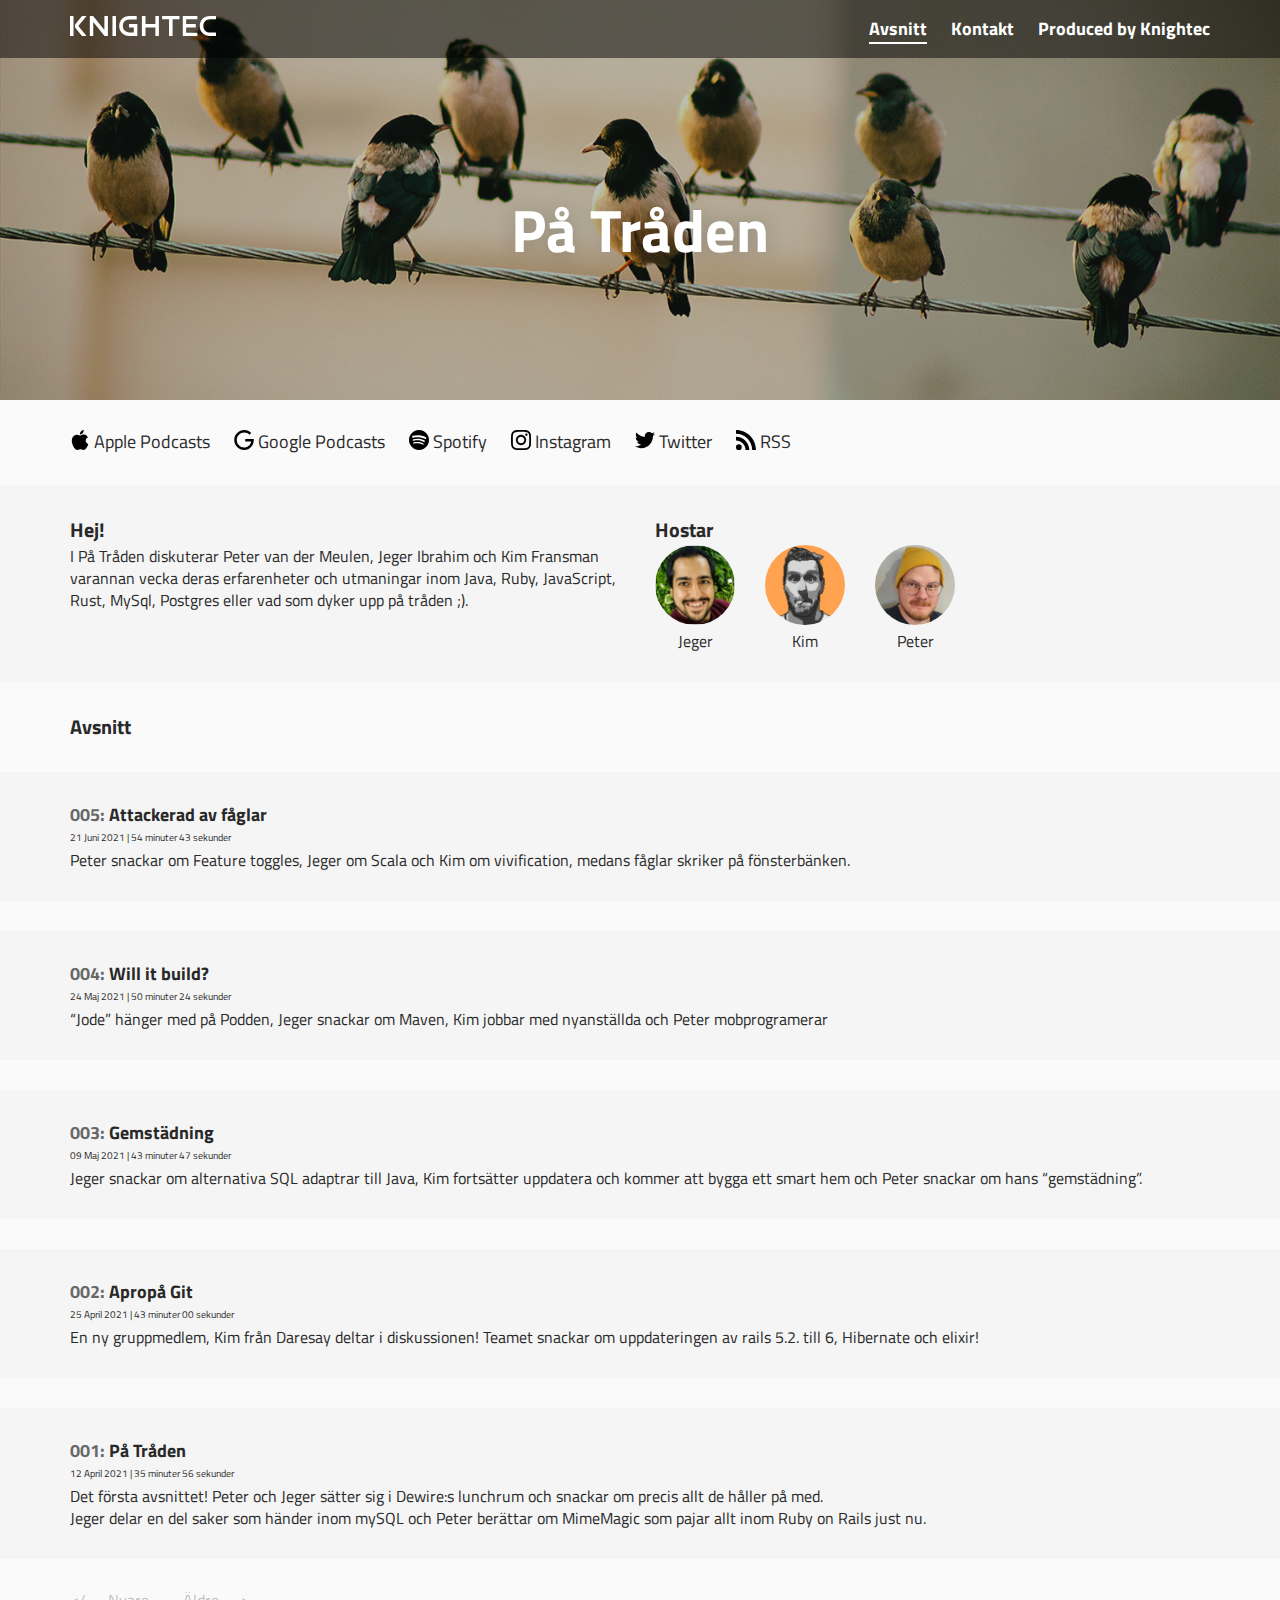
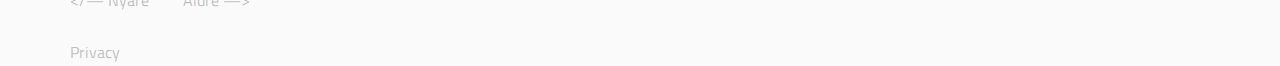
==== commit f17d18cd: "Episode 005, better late than never" ====
--- a/index.html
+++ b/index.html
@@ -167,6 +167,28 @@
     <div class="post-teaser-block">
       <div class="content-container">
         <h2>
+          <a href="/podcast/2021/06/21/attackerad-av-faglar.html">
+            <span class="post-number">005:</span>
+            Attackerad av fåglar
+          </a>
+        </h2>
+        <div class="date">
+          21 Juni 2021
+          |
+          54 minuter 43 sekunder
+        </div>
+        <div class="excerpt">
+          <a href="/podcast/2021/06/21/attackerad-av-faglar.html">
+            <p>Peter snackar om Feature toggles, Jeger om Scala och Kim om vivification, medans fåglar skriker på fönsterbänken.</p>
+
+          </a>
+        </div>
+      </div>
+    </div>
+  
+    <div class="post-teaser-block">
+      <div class="content-container">
+        <h2>
           <a href="/podcast/2021/05/24/will-it-build.html">
             <span class="post-number">004:</span>
             Will it build?
